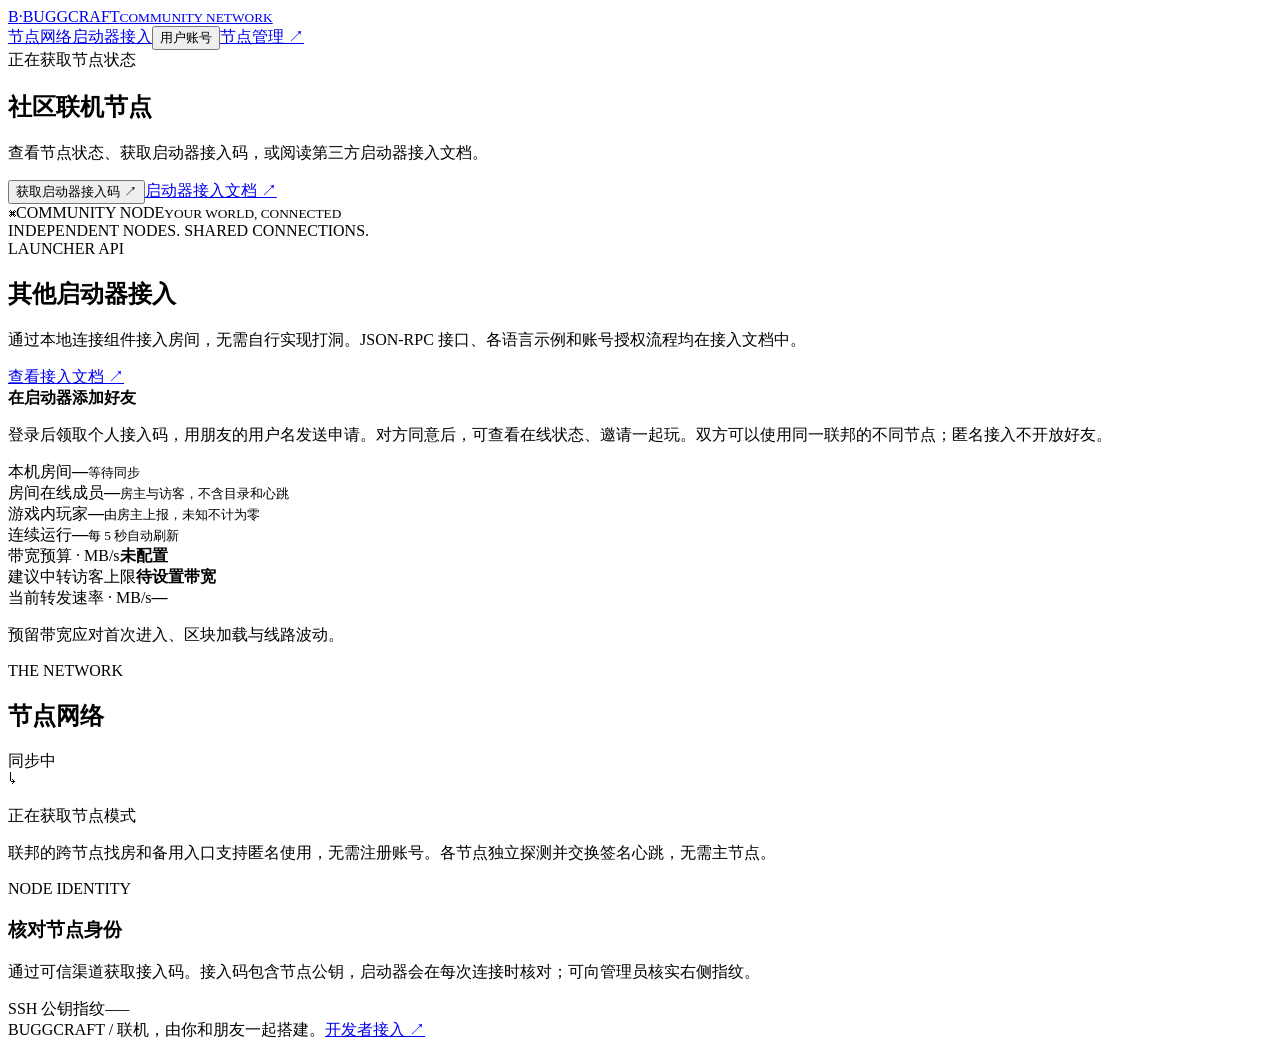
==== src/tunnel/web/index.html @ a1421c29 "refactor: 整理联邦节点入口、部署文档和回归测试 统一原生服务入口和依赖，保留节点初始化、systemd 与本地集群工具。更新联邦、账号路由、P2P 边界、部署责任和发布说明，补充真实 SSH" ====
<!doctype html>
<html lang="zh-CN">
<head>
  <meta charset="utf-8"><meta name="viewport" content="width=device-width, initial-scale=1">
  <title>Buggcraft · 联机节点</title>
  <link rel="stylesheet" href="/portal.css"><link rel="stylesheet" href="/console.css"><script src="/portal.js" defer></script><script src="/accounts.js" defer></script>
</head>
<body>
  <div class="ambient"></div>
  <header class="shell topbar">
    <a class="brand" href="/"><span class="mark">B<span>·</span></span><span>BUGGCRAFT<small>COMMUNITY NETWORK</small></span></a>
    <nav><a class="desktop-nav" href="#network">节点网络</a><a class="developer-nav" href="/developers">启动器接入</a><button id="open-account" class="quiet">用户账号</button><a id="open-admin" class="quiet" href="/admin">节点管理 ↗</a></nav>
  </header>
  <main class="shell">
    <section class="hero">
      <div><div class="eyebrow"><span class="live-dot"></span><span id="health">正在获取节点状态</span></div>
        <h1 id="node-name-heading">社区联机节点</h1>
        <p class="intro">查看节点状态、获取启动器接入码，或阅读第三方启动器接入文档。</p>
        <div class="hero-actions"><button id="open-connect" class="primary">获取启动器接入码 <span>↗</span></button><a class="text-link developer-link" href="/developers">启动器接入文档 ↗</a></div>
      </div>
      <div class="orbit" aria-label="节点网络示意">
        <div class="orbit-ring ring-one"></div><div class="orbit-ring ring-two"></div>
        <div class="orbit-line l1"></div><div class="orbit-line l2"></div><div class="orbit-line l3"></div>
        <div class="planet p1"></div><div class="planet p2"></div><div class="planet p3"></div>
        <div class="core"><span class="core-icon">⌘</span><span id="node-name">COMMUNITY NODE</span><small>YOUR WORLD, CONNECTED</small></div>
        <span class="orbit-caption">INDEPENDENT NODES. SHARED CONNECTIONS.</span>
      </div>
    </section>
    <section class="entry-strip" aria-label="账号与启动器接入">
      <div><span class="eyebrow muted">LAUNCHER API</span><h2>其他启动器接入</h2>
        <p>通过本地连接组件接入房间，无需自行实现打洞。JSON-RPC 接口、各语言示例和账号授权流程均在接入文档中。</p>
      </div>
      <a class="secondary" href="/developers">查看接入文档 <span aria-hidden="true">↗</span></a>
    </section>
    <section class="friend-entry" aria-label="好友使用说明"><strong>在启动器添加好友</strong><p>登录后领取个人接入码，用朋友的用户名发送申请。对方同意后，可查看在线状态、邀请一起玩。双方可以使用同一联邦的不同节点；匿名接入不开放好友。</p></section>
    <section class="metrics" aria-label="实时指标">
      <article><span class="metric-label">本机房间</span><strong id="rooms">—</strong><small id="room-limit">等待同步</small></article>
      <article><span class="metric-label">房间在线成员</span><strong id="players">—</strong><small>房主与访客，不含目录和心跳</small></article>
      <article><span class="metric-label">游戏内玩家</span><strong id="game-players">—</strong><small id="game-coverage">由房主上报，未知不计为零</small></article>
      <article><span class="metric-label">连续运行</span><strong id="uptime">—</strong><small>每 5 秒自动刷新</small></article>
    </section>
    <section class="capacity-summary" aria-label="节点带宽与接纳能力">
      <div><span class="metric-label">带宽预算 · MB/s</span><strong id="capacity-bandwidth">未配置</strong></div>
      <div><span class="metric-label">建议中转访客上限</span><strong id="capacity-visitors">待设置带宽</strong></div>
      <div><span class="metric-label">当前转发速率 · MB/s</span><strong id="capacity-rate">—</strong></div>
      <p id="capacity-explanation">预留带宽应对首次进入、区块加载与线路波动。</p>
    </section>
    <section id="network" class="network-section">
      <div class="section-heading"><div><div class="eyebrow muted">THE NETWORK</div><h2>节点网络</h2></div><span class="badge" id="network-count">同步中</span></div>
      <div id="network-list" class="network-list"></div>
      <div class="network-note"><span>↳</span><div><p id="network-mode">正在获取节点模式</p><p>联邦的跨节点找房和备用入口支持匿名使用，无需注册账号。各节点独立探测并交换签名心跳，无需主节点。</p></div></div>
    </section>
    <section class="details"><div><span class="eyebrow muted">NODE IDENTITY</span><h3>核对节点身份</h3><p>通过可信渠道获取接入码。接入码包含节点公钥，启动器会在每次连接时核对；可向管理员核实右侧指纹。</p></div><div class="identity"><span>SSH 公钥指纹</span><code id="fingerprint">—</code><span id="node-id">—</span></div></section>
    <footer><span>BUGGCRAFT <span class="muted">/ 联机，由你和朋友一起搭建。</span></span><a href="/developers">开发者接入 ↗</a></footer>
  </main>
  <dialog id="connect-dialog"><form id="connect-form">
    <div class="dialog-head"><span class="eyebrow">LET'S CONNECT</span><button type="button" class="close" data-close="connect-dialog" aria-label="关闭">×</button></div>
    <h2>添加节点</h2><p>复制接入码，在启动器「联机节点」中选择添加节点并粘贴。</p>
    <label id="access-label">节点访问密码<input id="access-password" type="password" autocomplete="off" maxlength="256" placeholder="向节点管理员获取"></label>
    <button class="primary wide" type="submit">获取节点添加码 ↗</button>
    <div id="connect-result" hidden><label>玩家添加码<textarea id="player-code" readonly rows="4"></textarea></label><button id="copy-code" class="secondary wide" type="button">复制添加码</button><small>此码包含联机访问凭据，请分享给可信的朋友。</small></div>
    <p class="feedback" id="connect-feedback" role="status"></p>
  </form></dialog>
  <dialog id="account-dialog">
    <div class="dialog-head"><span class="eyebrow">YOUR ACCOUNT</span><button type="button" class="close" data-close="account-dialog" aria-label="关闭">×</button></div>
    <form id="account-login"><h2>账号登录</h2><p>登录后领取个人接入码，即可在启动器使用好友。匿名联机无需账号；这里不是 Microsoft 或 Minecraft 游戏账号登录。</p><label>用户名<input id="account-id" autocomplete="username" maxlength="65" placeholder="输入注册时的英文用户名" required></label>
      <label>账号密码<input id="account-password" type="password" autocomplete="current-password" minlength="12" maxlength="256" required></label><button class="primary wide" type="submit">登录此节点 →</button><button id="show-register" class="quiet wide" type="button" hidden>还没有账号？注册新身份</button></form>
    <form id="account-register" hidden><button id="back-to-login" class="quiet" type="button">← 返回登录</button><h2>注册账号</h2><label>用户名（3–32 个英文字母、数字、_ 或 -）<input id="register-name" pattern="[A-Za-z0-9_\-]{3,32}" maxlength="32" autocomplete="username" required></label>
      <div id="email-registration-fields" hidden><label>邮箱<input id="register-email" type="email" autocomplete="email" maxlength="254"></label><div class="email-code-row"><label>邮箱验证码<input id="register-email-code" inputmode="numeric" pattern="[0-9]{6}" maxlength="6" autocomplete="one-time-code"></label><button id="send-email-code" type="button" class="secondary">发送验证码</button></div></div>
      <label>密码（至少 12 个字符，请使用独立的长密码）<input id="register-password" type="password" autocomplete="new-password" minlength="12" maxlength="256" required></label>
      <label>确认密码<input id="register-confirm" type="password" autocomplete="new-password" minlength="12" maxlength="256" required></label>
      <label>额外加密备份节点<select id="register-copies"><option value="0">不备份 · 源节点丢失需恢复文件</option><option value="1">1 个备份节点</option><option value="2">2 个备份节点</option><option value="3">3 个备份节点</option><option value="4">4 个备份节点</option><option value="8">8 个备份节点</option></select></label>
      <p class="warning">用户名、公开身份和签名后的好友关系会同步到同一联邦，用于跨节点登录和好友功能。密码不发送给服务器；邮箱随个人资料加密。额外备份只决定哪些节点长期保存加密资料，节点管理员可能复制密文并猜测弱密码。没有任何副本可用时，密码登录需要恢复文件；已领取且未过期的个人码仍可使用。</p>
      <button class="primary wide" type="submit">注册并保存账号恢复文件</button></form>
    <div id="account-panel" hidden><div class="identity"><span>保存完整账号 ID，用于重名登录和好友身份绑定</span><code id="account-current"></code></div>
      <p class="account-flow">换设备：在同一联邦的可信节点用用户名登录，领取个人接入码，粘贴到启动器。节点会向源节点或在线副本取回加密资料。个人码最长有效 7 天，持有者能使用你的身份，请勿转发。</p>
      <p id="account-home"></p><p id="account-backup-status" role="status"></p><button id="account-connect" class="primary wide">领取个人启动器接入码</button>
      <label>额外加密备份节点<select id="account-copies"><option value="0">不备份 · 仅注册节点登录</option><option value="1">1 个备份节点</option><option value="2">2 个备份节点</option><option value="3">3 个备份节点</option><option value="4">4 个备份节点</option><option value="5">5 个备份节点</option><option value="6">6 个备份节点</option><option value="7">7 个备份节点</option><option value="8">8 个备份节点</option></select></label><small>减少备份不能收回其他管理员已复制的数据；关闭备份需要注册节点在线。设置将在下次加密保存时生效。</small>
      <label>显示昵称<input id="account-nickname" maxlength="80"></label><label>私密备忘<textarea id="account-notes" rows="3" maxlength="800"></textarea></label>
      <button id="account-save" class="secondary wide">加密保存并同步个人设置</button><button id="account-export" class="secondary wide">下载加密账号恢复文件</button>
      <button id="account-logout" class="quiet wide">退出账号</button></div>
    <div class="divider"></div><label>从自己保存的恢复文件导入<input id="account-import" type="file" accept="application/json,.json"></label>
    <small>恢复文件保存加密身份，不包含明文密码。忘记密码无法代为解密。只能在信任的节点网页输入密码，节点运营者可以修改网页。</small><p class="feedback" id="account-feedback" role="status"></p>
  </dialog>
</body></html>
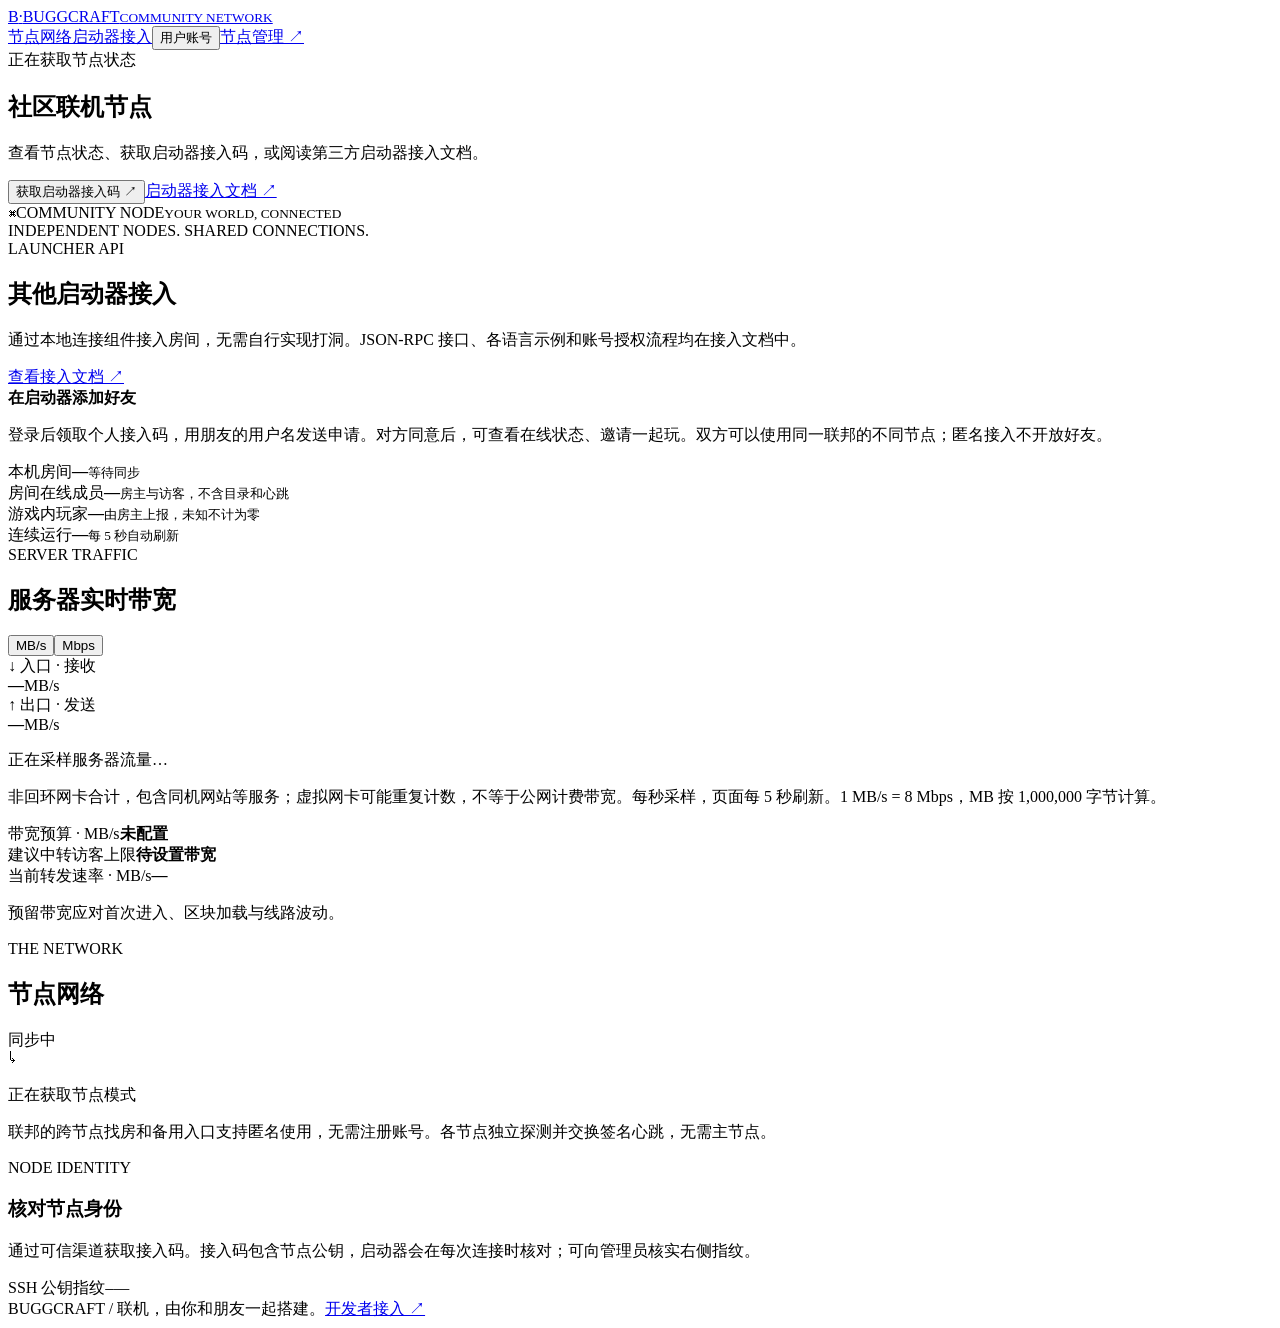
==== commit de35e5ef: "feat: add portable node packages and resource policy" ====
--- a/src/tunnel/web/index.html
+++ b/src/tunnel/web/index.html
@@ -38,6 +38,17 @@
       <article><span class="metric-label">房间在线成员</span><strong id="players">—</strong><small>房主与访客，不含目录和心跳</small></article>
       <article><span class="metric-label">游戏内玩家</span><strong id="game-players">—</strong><small id="game-coverage">由房主上报，未知不计为零</small></article>
       <article><span class="metric-label">连续运行</span><strong id="uptime">—</strong><small>每 5 秒自动刷新</small></article>
+    </section>
+    <section class="bandwidth-panel" aria-labelledby="bandwidth-title">
+      <div class="section-heading"><div><span class="eyebrow muted">SERVER TRAFFIC</span><h2 id="bandwidth-title">服务器实时带宽</h2></div>
+        <div class="bandwidth-units" role="group" aria-label="带宽显示单位"><button type="button" data-bandwidth-unit="MB/s" aria-pressed="true">MB/s</button><button type="button" data-bandwidth-unit="Mbps" aria-pressed="false">Mbps</button></div>
+      </div>
+      <div class="bandwidth-rates">
+        <article><span class="metric-label">↓ 入口 · 接收</span><div><strong id="bandwidth-rx">—</strong><span class="bandwidth-unit">MB/s</span></div></article>
+        <article><span class="metric-label">↑ 出口 · 发送</span><div><strong id="bandwidth-tx">—</strong><span class="bandwidth-unit">MB/s</span></div></article>
+      </div>
+      <p id="bandwidth-status" role="status">正在采样服务器流量…</p>
+      <p class="bandwidth-note">非回环网卡合计，包含同机网站等服务；虚拟网卡可能重复计数，不等于公网计费带宽。每秒采样，页面每 5 秒刷新。1 MB/s = 8 Mbps，MB 按 1,000,000 字节计算。</p>
     </section>
     <section class="capacity-summary" aria-label="节点带宽与接纳能力">
       <div><span class="metric-label">带宽预算 · MB/s</span><strong id="capacity-bandwidth">未配置</strong></div>
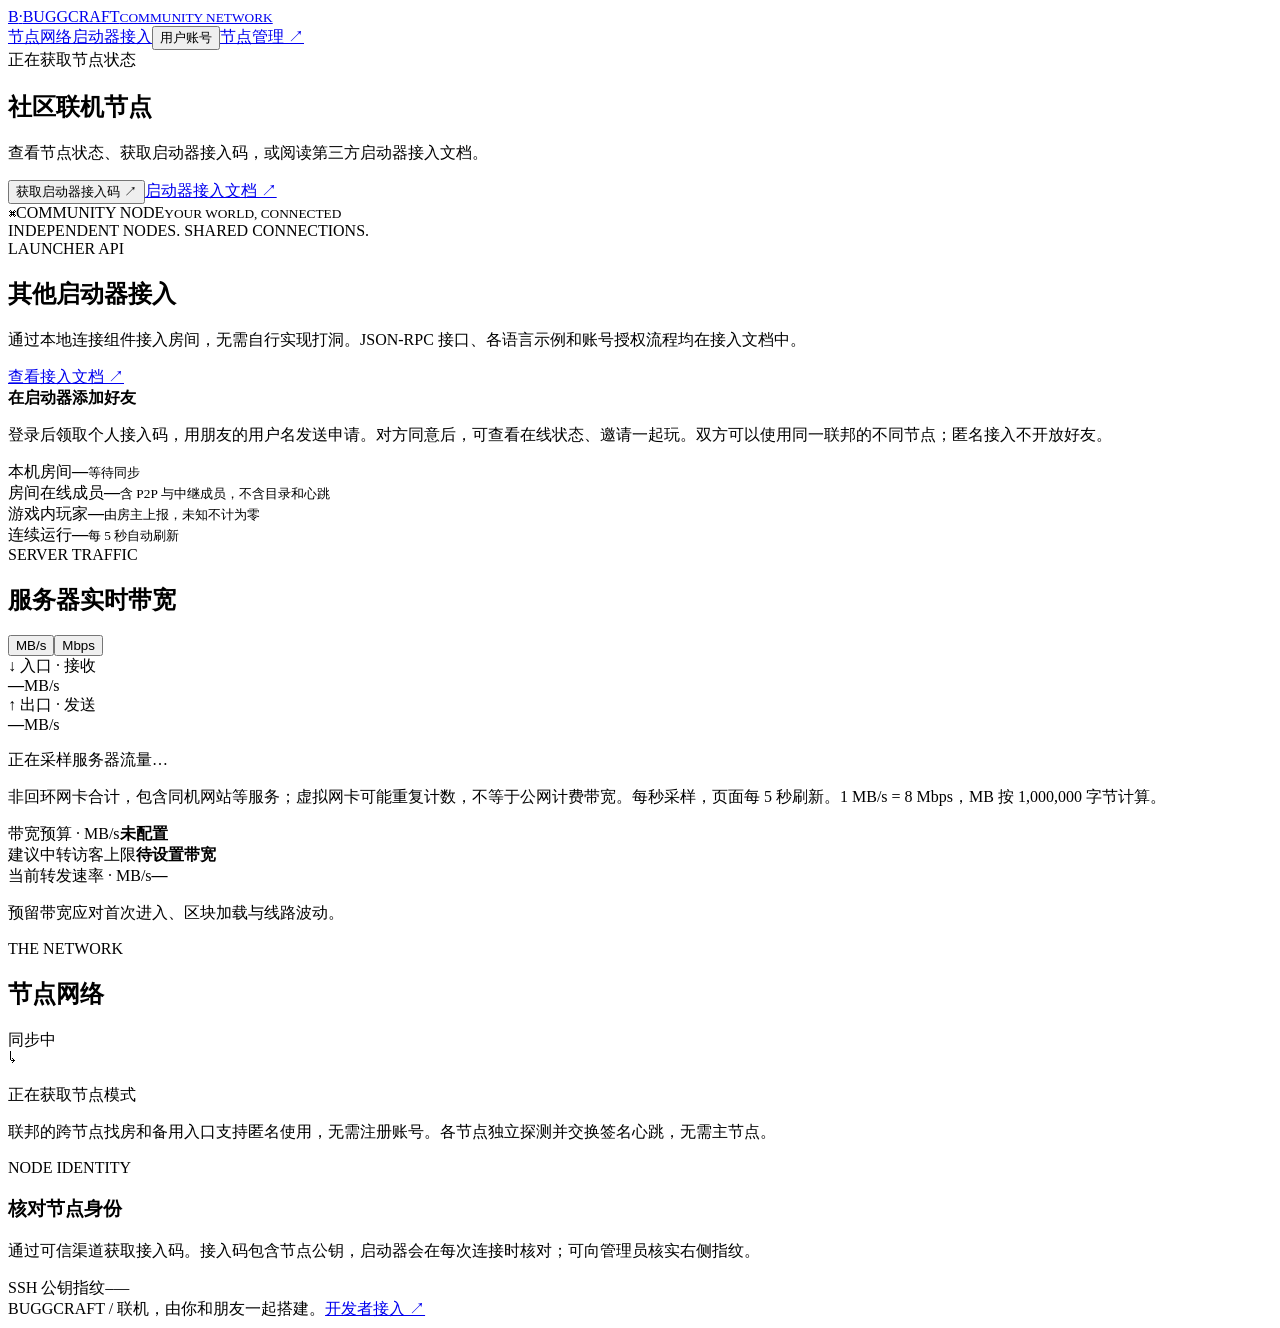
==== commit 970cd7a2: "fix: distinguish reported game players from P2P room membership Expose host report coverage and incl" ====
--- a/src/tunnel/web/index.html
+++ b/src/tunnel/web/index.html
@@ -35,7 +35,7 @@
     <section class="friend-entry" aria-label="好友使用说明"><strong>在启动器添加好友</strong><p>登录后领取个人接入码，用朋友的用户名发送申请。对方同意后，可查看在线状态、邀请一起玩。双方可以使用同一联邦的不同节点；匿名接入不开放好友。</p></section>
     <section class="metrics" aria-label="实时指标">
       <article><span class="metric-label">本机房间</span><strong id="rooms">—</strong><small id="room-limit">等待同步</small></article>
-      <article><span class="metric-label">房间在线成员</span><strong id="players">—</strong><small>房主与访客，不含目录和心跳</small></article>
+      <article><span class="metric-label">房间在线成员</span><strong id="players">—</strong><small>含 P2P 与中继成员，不含目录和心跳</small></article>
       <article><span class="metric-label">游戏内玩家</span><strong id="game-players">—</strong><small id="game-coverage">由房主上报，未知不计为零</small></article>
       <article><span class="metric-label">连续运行</span><strong id="uptime">—</strong><small>每 5 秒自动刷新</small></article>
     </section>
@@ -74,10 +74,11 @@
   </form></dialog>
   <dialog id="account-dialog">
     <div class="dialog-head"><span class="eyebrow">YOUR ACCOUNT</span><button type="button" class="close" data-close="account-dialog" aria-label="关闭">×</button></div>
+    <p class="feedback account-status" id="account-feedback" role="status" aria-live="polite" aria-atomic="true"></p>
     <form id="account-login"><h2>账号登录</h2><p>登录后领取个人接入码，即可在启动器使用好友。匿名联机无需账号；这里不是 Microsoft 或 Minecraft 游戏账号登录。</p><label>用户名<input id="account-id" autocomplete="username" maxlength="65" placeholder="输入注册时的英文用户名" required></label>
       <label>账号密码<input id="account-password" type="password" autocomplete="current-password" minlength="12" maxlength="256" required></label><button class="primary wide" type="submit">登录此节点 →</button><button id="show-register" class="quiet wide" type="button" hidden>还没有账号？注册新身份</button></form>
     <form id="account-register" hidden><button id="back-to-login" class="quiet" type="button">← 返回登录</button><h2>注册账号</h2><label>用户名（3–32 个英文字母、数字、_ 或 -）<input id="register-name" pattern="[A-Za-z0-9_\-]{3,32}" maxlength="32" autocomplete="username" required></label>
-      <div id="email-registration-fields" hidden><label>邮箱<input id="register-email" type="email" autocomplete="email" maxlength="254"></label><div class="email-code-row"><label>邮箱验证码<input id="register-email-code" inputmode="numeric" pattern="[0-9]{6}" maxlength="6" autocomplete="one-time-code"></label><button id="send-email-code" type="button" class="secondary">发送验证码</button></div></div>
+      <div id="email-registration-fields" hidden><label>邮箱<input id="register-email" type="email" autocomplete="email" maxlength="254"></label><div class="email-code-row"><label>邮箱验证码<input id="register-email-code" inputmode="numeric" pattern="[0-9]{6}" maxlength="6" autocomplete="one-time-code"></label><button id="send-email-code" type="button" class="secondary" aria-describedby="email-code-feedback">发送验证码</button></div><p id="email-code-feedback" class="feedback" role="status" aria-live="polite" aria-atomic="true"></p></div>
       <label>密码（至少 12 个字符，请使用独立的长密码）<input id="register-password" type="password" autocomplete="new-password" minlength="12" maxlength="256" required></label>
       <label>确认密码<input id="register-confirm" type="password" autocomplete="new-password" minlength="12" maxlength="256" required></label>
       <label>额外加密备份节点<select id="register-copies"><option value="0">不备份 · 源节点丢失需恢复文件</option><option value="1">1 个备份节点</option><option value="2">2 个备份节点</option><option value="3">3 个备份节点</option><option value="4">4 个备份节点</option><option value="8">8 个备份节点</option></select></label>
@@ -91,6 +92,6 @@
       <button id="account-save" class="secondary wide">加密保存并同步个人设置</button><button id="account-export" class="secondary wide">下载加密账号恢复文件</button>
       <button id="account-logout" class="quiet wide">退出账号</button></div>
     <div class="divider"></div><label>从自己保存的恢复文件导入<input id="account-import" type="file" accept="application/json,.json"></label>
-    <small>恢复文件保存加密身份，不包含明文密码。忘记密码无法代为解密。只能在信任的节点网页输入密码，节点运营者可以修改网页。</small><p class="feedback" id="account-feedback" role="status"></p>
+    <small>恢复文件保存加密身份，不包含明文密码。忘记密码无法代为解密。只能在信任的节点网页输入密码，节点运营者可以修改网页。</small>
   </dialog>
 </body></html>
